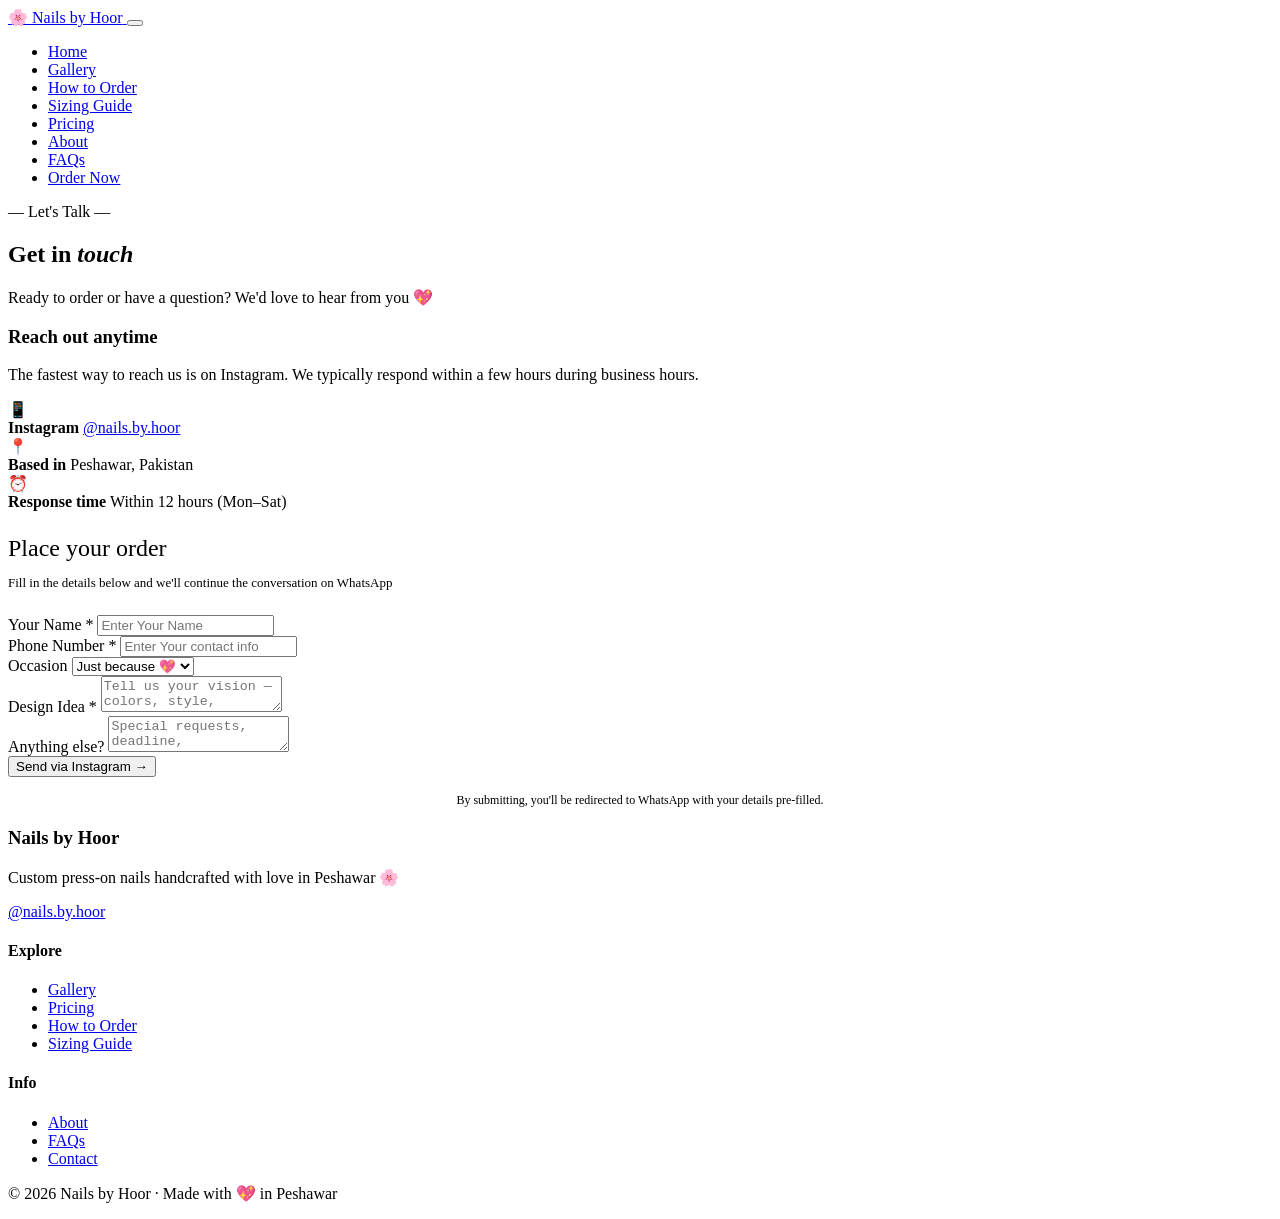
==== contact.html @ 09374240 "Create contact.html" ====
<!DOCTYPE html>
<html lang="en">

<head>
  <meta charset="UTF-8" />
  <meta name="viewport" content="width=device-width, initial-scale=1.0" />
  <title>Contact &amp; Order — Nails by Hoor</title>
  <link rel="preconnect" href="https://fonts.googleapis.com" />
  <link rel="preconnect" href="https://fonts.gstatic.com" crossorigin />
  <link
    href="https://fonts.googleapis.com/css2?family=Cormorant+Garamond:ital,wght@0,300;0,400;0,500;0,600;1,300;1,400;1,500&family=Italiana&family=Poppins:wght@300;400;500;600&display=swap"
    rel="stylesheet" />
  <link rel="stylesheet" href="css/style.css" />
</head>

<body>

  <nav class="navbar">
    <div class="nav-container">
      <a href="index.html" class="nav-logo">
        <span class="logo-mark">🌸</span>
        <span class="logo-text">Nails by Hoor</span>
      </a>
      <button class="nav-toggle" id="navToggle"><span></span><span></span><span></span></button>
      <ul class="nav-menu" id="navMenu">
        <li><a href="index.html">Home</a></li>
        <li><a href="gallery.html">Gallery</a></li>
        <li><a href="how-to-order.html">How to Order</a></li>
        <li><a href="sizing.html">Sizing Guide</a></li>
        <li><a href="pricing.html">Pricing</a></li>
        <li><a href="about.html">About</a></li>
        <li><a href="faq.html">FAQs</a></li>
        <li><a href="contact.html" class="nav-cta active">Order Now</a></li>
      </ul>
    </div>
  </nav>

  <section class="page-hero">
    <div class="container">
      <p class="section-eyebrow">— Let's Talk —</p>
      <h1>Get in <em>touch</em></h1>
      <p>Ready to order or have a question? We'd love to hear from you 💖</p>
    </div>
  </section>

  <section class="page-section">
    <div class="container">
      <div class="contact-grid">

        <!-- Contact info -->
        <div class="contact-info">
          <h3>Reach out anytime</h3>
          <p>The fastest way to reach us is on Instagram. We typically respond within a few hours during business hours.
          </p>

          <div class="contact-method">
            <div class="contact-icon">📱</div>
            <div>
              <strong>Instagram</strong>
              <a href="https://instagram.com/nails.by.hoor" target="_blank">@nails.by.hoor</a>
            </div>
          </div>



          <div class="contact-method">
            <div class="contact-icon">📍</div>
            <div>
              <strong>Based in</strong>
              <span>Peshawar, Pakistan</span>
            </div>
          </div>

          <div class="contact-method">
            <div class="contact-icon">⏰</div>
            <div>
              <strong>Response time</strong>
              <span>Within 12 hours (Mon–Sat)</span>
            </div>
          </div>
        </div>

        <!-- Contact form -->
        <form class="contact-form" id="contactForm">
          <h3
            style="font-family: var(--font-heading); font-size: 24px; color: var(--burgundy); font-weight: 500; margin-bottom: 0.5rem;">
            Place your order</h3>
          <p style="font-size: 13px; color: var(--gray-warm); margin-bottom: 1.5rem;">Fill in the details below and
            we'll continue the conversation on WhatsApp</p>

          <div class="form-group">
            <label for="cName">Your Name *</label>
            <input type="text" id="cName" required placeholder="Enter Your Name" />
          </div>

          <div class="form-group">
            <label for="cPhone">Phone Number *</label>
            <input type="tel" id="cPhone" required placeholder="Enter Your contact info" />
          </div>

          <div class="form-group">
            <label for="cOccasion">Occasion</label>
            <select id="cOccasion">
              <option value="Just because">Just because 💖</option>
              <option value="Wedding/Bridal">Wedding / Bridal</option>
              <option value="Eid">Eid</option>
              <option value="Birthday">Birthday</option>
              <option value="Party/Event">Party / Event</option>
              <option value="Engagement">Engagement</option>
              <option value="Other">Other</option>
            </select>
          </div>

          <div class="form-group">
            <label for="cDesign">Design Idea *</label>
            <textarea id="cDesign" required
              placeholder="Tell us your vision — colors, style, inspiration..."></textarea>
          </div>

          <div class="form-group">
            <label for="cMessage">Anything else?</label>
            <textarea id="cMessage" placeholder="Special requests, deadline, questions..."></textarea>
          </div>

          <button type="submit" class="btn btn-primary">Send via Instagram →</button>

          <p style="font-size: 12px; color: var(--gray-warm); margin-top: 1rem; text-align: center;">By submitting,
            you'll be redirected to WhatsApp with your details pre-filled.</p>
        </form>

      </div>
    </div>
  </section>

  <footer class="footer">
    <div class="container">
      <div class="footer-grid">
        <div class="footer-brand">
          <h3>Nails by Hoor</h3>
          <p>Custom press-on nails handcrafted with love in Peshawar 🌸</p>
          <div class="footer-social">
            <a href="https://instagram.com/nails.by.hoor" target="_blank">@nails.by.hoor</a>
          </div>
        </div>
        <div class="footer-links">
          <h4>Explore</h4>
          <ul>
            <li><a href="gallery.html">Gallery</a></li>
            <li><a href="pricing.html">Pricing</a></li>
            <li><a href="how-to-order.html">How to Order</a></li>
            <li><a href="sizing.html">Sizing Guide</a></li>
          </ul>
        </div>
        <div class="footer-links">
          <h4>Info</h4>
          <ul>
            <li><a href="about.html">About</a></li>
            <li><a href="faq.html">FAQs</a></li>
            <li><a href="contact.html">Contact</a></li>
          </ul>
        </div>
      </div>
      <div class="footer-bottom">
        <p>© 2026 Nails by Hoor · Made with 💖 in Peshawar</p>
      </div>
    </div>
  </footer>

  <script src="js/main.js"></script>
</body>

</html>
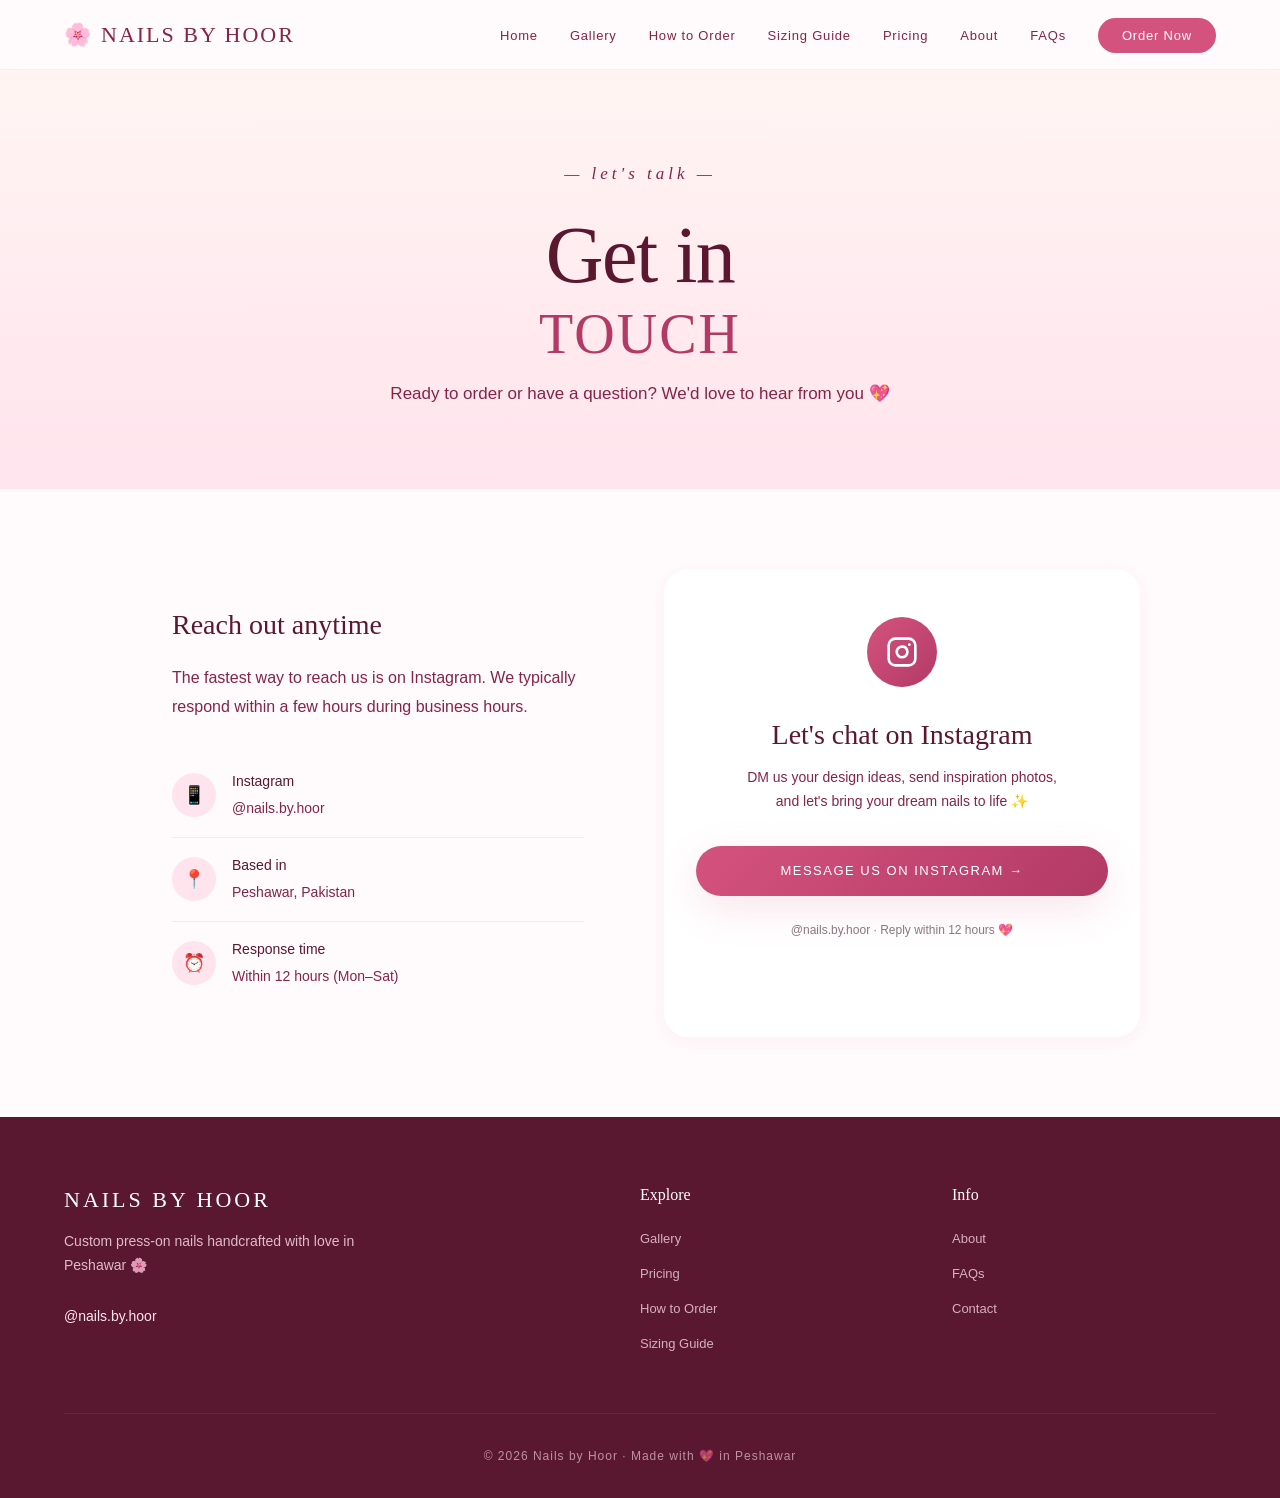
==== commit 44e1d73f: "Update contact.html" ====
--- a/contact.html
+++ b/contact.html
@@ -80,53 +80,34 @@
           </div>
         </div>
 
-        <!-- Contact form -->
-        <form class="contact-form" id="contactForm">
-          <h3
-            style="font-family: var(--font-heading); font-size: 24px; color: var(--burgundy); font-weight: 500; margin-bottom: 0.5rem;">
-            Place your order</h3>
-          <p style="font-size: 13px; color: var(--gray-warm); margin-bottom: 1.5rem;">Fill in the details below and
-            we'll continue the conversation on WhatsApp</p>
-
-          <div class="form-group">
-            <label for="cName">Your Name *</label>
-            <input type="text" id="cName" required placeholder="Enter Your Name" />
+      <!-- Instagram CTA Card -->
+        <div class="contact-form" style="text-align: center; padding: 3rem 2rem;">
+          <div
+            style="width: 70px; height: 70px; margin: 0 auto 1.5rem; background: linear-gradient(135deg, var(--rose) 0%, var(--rose-deep) 100%); border-radius: 50%; display: flex; align-items: center; justify-content: center;">
+            <svg width="32" height="32" viewBox="0 0 24 24" fill="none" stroke="white" stroke-width="2"
+              stroke-linecap="round" stroke-linejoin="round">
+              <rect x="2" y="2" width="20" height="20" rx="5" />
+              <path d="M16 11.37A4 4 0 1112.63 8 4 4 0 0116 11.37z" />
+              <line x1="17.5" y1="6.5" x2="17.51" y2="6.5" />
+            </svg>
           </div>
 
-          <div class="form-group">
-            <label for="cPhone">Phone Number *</label>
-            <input type="tel" id="cPhone" required placeholder="Enter Your contact info" />
-          </div>
+          <h3
+            style="font-family: var(--font-heading); font-size: 28px; color: var(--burgundy); font-weight: 500; margin-bottom: 0.5rem;">
+            Let's chat on Instagram</h3>
 
-          <div class="form-group">
-            <label for="cOccasion">Occasion</label>
-            <select id="cOccasion">
-              <option value="Just because">Just because 💖</option>
-              <option value="Wedding/Bridal">Wedding / Bridal</option>
-              <option value="Eid">Eid</option>
-              <option value="Birthday">Birthday</option>
-              <option value="Party/Event">Party / Event</option>
-              <option value="Engagement">Engagement</option>
-              <option value="Other">Other</option>
-            </select>
-          </div>
+          <p
+            style="font-size: 14px; color: var(--mauve); margin-bottom: 2rem; max-width: 320px; margin-left: auto; margin-right: auto; line-height: 1.7;">
+            DM us your design ideas, send inspiration photos, and let's bring your dream nails to life ✨</p>
 
-          <div class="form-group">
-            <label for="cDesign">Design Idea *</label>
-            <textarea id="cDesign" required
-              placeholder="Tell us your vision — colors, style, inspiration..."></textarea>
-          </div>
+          <a href="https://instagram.com/nails.by.hoor" target="_blank" class="btn btn-primary"
+            style="display: inline-block; padding: 14px 36px; font-size: 13px;">
+            Message us on Instagram →
+          </a>
 
-          <div class="form-group">
-            <label for="cMessage">Anything else?</label>
-            <textarea id="cMessage" placeholder="Special requests, deadline, questions..."></textarea>
-          </div>
-
-          <button type="submit" class="btn btn-primary">Send via Instagram →</button>
-
-          <p style="font-size: 12px; color: var(--gray-warm); margin-top: 1rem; text-align: center;">By submitting,
-            you'll be redirected to WhatsApp with your details pre-filled.</p>
-        </form>
+          <p style="font-size: 12px; color: var(--gray-warm); margin-top: 1.5rem;">@nails.by.hoor · Reply within 12
+            hours 💖</p>
+        </div>
 
       </div>
     </div>
@@ -169,4 +150,4 @@
   <script src="js/main.js"></script>
 </body>
 
-</html>+</html>
--- a/css/style.css
+++ b/css/style.css
@@ -0,0 +1,1557 @@
+/* ============================================
+   NAILS BY HOOR — Public Website Styles
+   Soft & Dreamy Pink Aesthetic
+   ============================================ */
+
+/* ---- Reset & Base ---- */
+* {
+  margin: 0;
+  padding: 0;
+  box-sizing: border-box;
+}
+
+:root {
+  /* Pink palette */
+  --petal: #FFE4ED;
+  --blush: #F5C4D1;
+  --rose-light: #FFB8CC;
+  --rose: #D4537E;
+  --rose-deep: #B23A65;
+  --mauve: #842447;
+  --burgundy: #5A1730;
+
+  /* Neutrals */
+  --cream: #FFFBFC;
+  --ivory: #FFF7F4;
+  --soft-white: #FFFFFF;
+  --gold: #D4AF8C;
+  --gold-deep: #B58E6E;
+  --gray-warm: #8A7782;
+  --gray-soft: #C9BAC2;
+
+
+  /* Typography */
+  --font-heading: 'Cormorant Garamond', Georgia, serif;
+  --font-italic: 'Italiana', Georgia, serif;
+  --font-display: 'Italiana', Georgia, serif;
+  --font-body: 'Poppins', -apple-system, sans-serif;
+
+  /* Shadows */
+  --shadow-soft: 0 4px 20px rgba(212, 83, 126, 0.08);
+  --shadow-medium: 0 12px 40px rgba(212, 83, 126, 0.15);
+  --shadow-deep: 0 20px 60px rgba(212, 83, 126, 0.22);
+
+  /* Transitions */
+  --transition: 0.4s cubic-bezier(0.4, 0, 0.2, 1);
+  --bounce: 0.5s cubic-bezier(0.34, 1.56, 0.64, 1);
+}
+
+html {
+  scroll-behavior: smooth;
+}
+
+body {
+  font-family: var(--font-body);
+  background: var(--cream);
+  color: var(--mauve);
+  line-height: 1.7;
+  overflow-x: hidden;
+  font-weight: 300;
+}
+
+a {
+  text-decoration: none;
+  color: inherit;
+}
+
+ul {
+  list-style: none;
+}
+
+img {
+  max-width: 100%;
+  height: auto;
+  display: block;
+}
+
+.container {
+  max-width: 1200px;
+  margin: 0 auto;
+  padding: 0 1.5rem;
+}
+
+/* ---- BUTTONS ---- */
+.btn {
+  display: inline-block;
+  padding: 14px 32px;
+  font-family: var(--font-body);
+  font-size: 13px;
+  font-weight: 500;
+  letter-spacing: 1.5px;
+  text-transform: uppercase;
+  border-radius: 100px;
+  cursor: pointer;
+  transition: var(--transition);
+  border: none;
+  text-align: center;
+}
+
+.btn-primary {
+  background: linear-gradient(135deg, var(--rose) 0%, var(--rose-deep) 100%);
+  color: var(--soft-white);
+  box-shadow: var(--shadow-medium);
+}
+
+.btn-primary:hover {
+  transform: translateY(-2px);
+  box-shadow: var(--shadow-deep);
+}
+
+.btn-outline {
+  background: transparent;
+  color: var(--rose-deep);
+  border: 1.5px solid var(--rose);
+}
+
+.btn-outline:hover {
+  background: var(--rose);
+  color: var(--soft-white);
+  transform: translateY(-2px);
+}
+
+/* ---- NAVIGATION ---- */
+.navbar {
+  position: fixed;
+  top: 0;
+  left: 0;
+  right: 0;
+  z-index: 100;
+  background: rgba(255, 251, 252, 0.85);
+  backdrop-filter: blur(20px);
+  -webkit-backdrop-filter: blur(20px);
+  padding: 1rem 0;
+  border-bottom: 1px solid rgba(212, 83, 126, 0.08);
+  transition: var(--transition);
+}
+
+.nav-container {
+  max-width: 1200px;
+  margin: 0 auto;
+  padding: 0 1.5rem;
+  display: flex;
+  justify-content: space-between;
+  align-items: center;
+}
+
+.nav-logo {
+  display: flex;
+  align-items: center;
+  gap: 8px;
+  font-family: var(--font-display);
+  font-size: 22px;
+  font-weight: 400;
+  color: var(--mauve);
+  letter-spacing: 2px;
+  text-transform: uppercase;
+}
+
+.logo-mark {
+  font-size: 22px;
+  display: inline-block;
+  animation: gentle-spin 8s ease-in-out infinite;
+}
+
+@keyframes gentle-spin {
+
+  0%,
+  100% {
+    transform: rotate(-5deg);
+  }
+
+  50% {
+    transform: rotate(5deg);
+  }
+}
+
+.nav-menu {
+  display: flex;
+  gap: 2rem;
+  align-items: center;
+}
+
+.nav-menu a {
+  font-size: 13px;
+  font-weight: 400;
+  color: var(--mauve);
+  letter-spacing: 0.8px;
+  position: relative;
+  transition: var(--transition);
+}
+
+.nav-menu a:not(.nav-cta)::after {
+  content: '';
+  position: absolute;
+  left: 0;
+  bottom: -4px;
+  width: 0;
+  height: 1.5px;
+  background: var(--rose);
+  transition: width var(--transition);
+}
+
+.nav-menu a:hover::after,
+.nav-menu a.active::after {
+  width: 100%;
+}
+
+.nav-menu a:hover {
+  color: var(--rose-deep);
+}
+
+.nav-cta {
+  background: var(--rose);
+  color: var(--soft-white) !important;
+  padding: 10px 24px;
+  border-radius: 100px;
+  letter-spacing: 1px;
+}
+
+.nav-cta:hover {
+  background: var(--rose-deep);
+  transform: translateY(-1px);
+}
+
+.nav-toggle {
+  display: none;
+  flex-direction: column;
+  gap: 5px;
+  background: none;
+  border: none;
+  cursor: pointer;
+  padding: 8px;
+}
+
+.nav-toggle span {
+  width: 24px;
+  height: 1.5px;
+  background: var(--mauve);
+  transition: var(--transition);
+}
+
+/* ---- HERO ---- */
+.hero {
+  min-height: 100vh;
+  display: flex;
+  align-items: center;
+  justify-content: center;
+  position: relative;
+  background: linear-gradient(180deg, var(--ivory) 0%, var(--petal) 50%, var(--blush) 100%);
+  padding: 120px 1.5rem 80px;
+  overflow: hidden;
+}
+
+.hero-petals {
+  position: absolute;
+  inset: 0;
+  pointer-events: none;
+  overflow: hidden;
+}
+
+.petal {
+  position: absolute;
+  font-size: 40px;
+  color: var(--rose-light);
+  opacity: 0.4;
+  animation: float-petal 12s ease-in-out infinite;
+}
+
+.petal.p1 {
+  top: 10%;
+  left: 10%;
+  animation-delay: 0s;
+  font-size: 30px;
+}
+
+.petal.p2 {
+  top: 25%;
+  right: 15%;
+  animation-delay: 2s;
+  font-size: 50px;
+  color: var(--blush);
+}
+
+.petal.p3 {
+  bottom: 20%;
+  left: 8%;
+  animation-delay: 4s;
+  font-size: 35px;
+}
+
+.petal.p4 {
+  bottom: 30%;
+  right: 10%;
+  animation-delay: 6s;
+  font-size: 45px;
+  color: var(--rose-light);
+}
+
+.petal.p5 {
+  top: 60%;
+  left: 50%;
+  animation-delay: 8s;
+  font-size: 25px;
+  opacity: 0.3;
+}
+
+@keyframes float-petal {
+
+  0%,
+  100% {
+    transform: translateY(0) rotate(0deg);
+  }
+
+  25% {
+    transform: translateY(-30px) rotate(15deg);
+  }
+
+  50% {
+    transform: translateY(-15px) rotate(-10deg);
+  }
+
+  75% {
+    transform: translateY(-40px) rotate(20deg);
+  }
+}
+
+.hero-content {
+  text-align: center;
+  position: relative;
+  z-index: 2;
+  max-width: 800px;
+}
+
+.hero-tagline {
+  font-family: var(--font-italic);
+  font-style: italic;
+  font-size: 17px;
+  color: var(--rose-deep);
+  letter-spacing: 3px;
+  margin-bottom: 1.5rem;
+  font-weight: 400;
+}
+
+.hero-title {
+  font-family: var(--font-heading);
+  font-size: clamp(48px, 9vw, 96px);
+  font-weight: 300;
+  line-height: 1.05;
+  margin-bottom: 2rem;
+  color: var(--burgundy);
+  letter-spacing: -1px;
+}
+
+.hero-line-1,
+.hero-line-2 {
+  display: block;
+}
+
+.hero-line-1 {
+  font-weight: 300;
+  letter-spacing: -1px;
+}
+
+.hero-line-2 em {
+  font-family: var(--font-display);
+  font-style: normal;
+  font-weight: 400;
+  color: var(--rose-deep);
+  letter-spacing: 2px;
+  text-transform: uppercase;
+  font-size: 0.85em;
+  display: block;
+  margin-top: 0.5rem;
+}
+
+.hero-subtitle {
+  font-size: 17px;
+  line-height: 1.8;
+  color: var(--mauve);
+  margin-bottom: 2.5rem;
+  font-weight: 300;
+}
+
+.hero-cta {
+  display: flex;
+  gap: 1rem;
+  justify-content: center;
+  flex-wrap: wrap;
+}
+
+/* ---- ANIMATIONS ---- */
+.fade-in {
+  opacity: 0;
+  transform: translateY(20px);
+  animation: fadeInUp 1s ease-out forwards;
+}
+
+.delay-1 {
+  animation-delay: 0.2s;
+}
+
+.delay-2 {
+  animation-delay: 0.4s;
+}
+
+.delay-3 {
+  animation-delay: 0.6s;
+}
+
+.delay-4 {
+  animation-delay: 0.8s;
+}
+
+@keyframes fadeInUp {
+  to {
+    opacity: 1;
+    transform: translateY(0);
+  }
+}
+
+/* ---- INTRO STRIP ---- */
+.intro-strip {
+  padding: 6rem 0;
+  background: var(--soft-white);
+}
+
+.strip-grid {
+  display: grid;
+  grid-template-columns: repeat(auto-fit, minmax(220px, 1fr));
+  gap: 2.5rem;
+  text-align: center;
+}
+
+.strip-item {
+  padding: 1rem;
+}
+
+.strip-icon {
+  font-size: 36px;
+  margin-bottom: 1rem;
+  display: inline-block;
+  animation: gentle-bob 3s ease-in-out infinite;
+}
+
+.strip-item:nth-child(2) .strip-icon {
+  animation-delay: 0.5s;
+}
+
+.strip-item:nth-child(3) .strip-icon {
+  animation-delay: 1s;
+}
+
+.strip-item:nth-child(4) .strip-icon {
+  animation-delay: 1.5s;
+}
+
+@keyframes gentle-bob {
+
+  0%,
+  100% {
+    transform: translateY(0);
+  }
+
+  50% {
+    transform: translateY(-8px);
+  }
+}
+
+.strip-item h3 {
+  font-family: var(--font-heading);
+  font-size: 18px;
+  font-weight: 500;
+  color: var(--burgundy);
+  margin-bottom: 0.5rem;
+}
+
+.strip-item p {
+  font-size: 13px;
+  color: var(--gray-warm);
+  line-height: 1.6;
+}
+
+/* ---- SECTION HEADER ---- */
+.section-header {
+  text-align: center;
+  margin-bottom: 4rem;
+}
+
+.section-eyebrow {
+  font-family: var(--font-italic);
+  font-style: italic;
+  font-size: 16px;
+  color: var(--rose);
+  letter-spacing: 4px;
+  margin-bottom: 1rem;
+  text-transform: lowercase;
+}
+
+.section-title {
+  font-family: var(--font-heading);
+  font-size: clamp(32px, 5vw, 56px);
+  font-weight: 300;
+  color: var(--burgundy);
+  margin-bottom: 1rem;
+  letter-spacing: -1.5px;
+  line-height: 1.1;
+}
+
+.section-subtitle {
+  font-size: 16px;
+  color: var(--gray-warm);
+  font-weight: 300;
+}
+
+.section-cta {
+  text-align: center;
+  margin-top: 3rem;
+}
+
+/* ---- FEATURED SECTION ---- */
+.featured-section {
+  padding: 6rem 0;
+  background: linear-gradient(180deg, var(--cream), var(--ivory));
+}
+
+.featured-grid {
+  display: grid;
+  grid-template-columns: repeat(3, 1fr);
+  grid-template-rows: 280px 280px;
+  gap: 1.25rem;
+}
+
+.featured-item {
+  position: relative;
+  border-radius: 24px;
+  overflow: hidden;
+  cursor: pointer;
+  box-shadow: var(--shadow-soft);
+  transition: var(--transition);
+}
+
+.featured-item:hover {
+  transform: translateY(-6px);
+  box-shadow: var(--shadow-deep);
+}
+
+.featured-item.large {
+  grid-column: span 2;
+  grid-row: span 2;
+}
+
+.featured-img {
+  width: 100%;
+  height: 100%;
+  background-size: cover;
+  background-position: center;
+  transition: transform 0.8s ease;
+}
+
+.featured-item:hover .featured-img {
+  transform: scale(1.05);
+}
+
+.placeholder-img {
+  background: linear-gradient(135deg, var(--petal), var(--blush));
+  display: flex;
+  align-items: center;
+  justify-content: center;
+  color: var(--rose-deep);
+  font-family: var(--font-italic);
+  font-style: italic;
+  font-size: 16px;
+  text-align: center;
+  padding: 2rem;
+}
+
+.featured-overlay {
+  position: absolute;
+  bottom: 0;
+  left: 0;
+  right: 0;
+  padding: 2rem 1.5rem 1.5rem;
+  background: linear-gradient(180deg, transparent, rgba(90, 23, 48, 0.85));
+  color: var(--soft-white);
+  transform: translateY(100%);
+  transition: transform var(--transition);
+}
+
+.featured-item:hover .featured-overlay {
+  transform: translateY(0);
+}
+
+.featured-category {
+  font-family: var(--font-italic);
+  font-style: italic;
+  font-size: 13px;
+  letter-spacing: 2px;
+  opacity: 0.9;
+  margin-bottom: 4px;
+}
+
+.featured-name {
+  font-family: var(--font-heading);
+  font-size: 22px;
+  font-weight: 500;
+}
+
+/* ---- HOW SECTION ---- */
+.how-section {
+  padding: 6rem 0;
+  background: var(--soft-white);
+}
+
+.steps-grid {
+  display: grid;
+  grid-template-columns: repeat(auto-fit, minmax(220px, 1fr));
+  gap: 2rem;
+  position: relative;
+}
+
+.step-card {
+  background: var(--ivory);
+  padding: 2.5rem 1.75rem;
+  border-radius: 24px;
+  text-align: center;
+  position: relative;
+  transition: var(--transition);
+  border: 1px solid var(--petal);
+}
+
+.step-card:hover {
+  transform: translateY(-6px);
+  box-shadow: var(--shadow-medium);
+  background: var(--soft-white);
+}
+
+.step-number {
+  font-family: var(--font-heading);
+  font-size: 48px;
+  font-weight: 500;
+  color: var(--rose-light);
+  margin-bottom: 1rem;
+  line-height: 1;
+  font-style: italic;
+}
+
+.step-card h3 {
+  font-family: var(--font-heading);
+  font-size: 20px;
+  font-weight: 500;
+  color: var(--burgundy);
+  margin-bottom: 0.75rem;
+}
+
+.step-card p {
+  font-size: 14px;
+  color: var(--gray-warm);
+  line-height: 1.7;
+}
+
+/* ---- QUOTE SECTION ---- */
+.quote-section {
+  padding: 8rem 0;
+  background: linear-gradient(135deg, var(--petal) 0%, var(--blush) 100%);
+  position: relative;
+  overflow: hidden;
+}
+
+.quote-section::before {
+  content: '';
+  position: absolute;
+  top: -50%;
+  left: -10%;
+  width: 400px;
+  height: 400px;
+  background: var(--rose-light);
+  border-radius: 50%;
+  filter: blur(100px);
+  opacity: 0.4;
+}
+
+.quote-section::after {
+  content: '';
+  position: absolute;
+  bottom: -30%;
+  right: -5%;
+  width: 300px;
+  height: 300px;
+  background: var(--blush);
+  border-radius: 50%;
+  filter: blur(80px);
+  opacity: 0.5;
+}
+
+.quote-content {
+  text-align: center;
+  max-width: 700px;
+  margin: 0 auto;
+  position: relative;
+  z-index: 2;
+}
+
+.quote-mark {
+  font-family: var(--font-heading);
+  font-size: 100px;
+  color: var(--rose);
+  opacity: 0.3;
+  line-height: 1;
+  display: block;
+  margin-bottom: -1rem;
+}
+
+.quote-text {
+  font-family: var(--font-heading);
+  font-style: italic;
+  font-size: clamp(24px, 3.5vw, 36px);
+  font-weight: 300;
+  color: var(--burgundy);
+  line-height: 1.4;
+  margin-bottom: 1.5rem;
+  letter-spacing: -0.5px;
+}
+
+.quote-author {
+  font-family: var(--font-heading);
+  font-size: 16px;
+  color: var(--rose-deep);
+  letter-spacing: 2px;
+}
+
+/* ---- FINAL CTA ---- */
+.final-cta {
+  padding: 6rem 0;
+  background: var(--soft-white);
+}
+
+.cta-card {
+  background: linear-gradient(135deg, var(--burgundy) 0%, var(--mauve) 100%);
+  border-radius: 32px;
+  padding: 4rem 2rem;
+  text-align: center;
+  color: var(--soft-white);
+  position: relative;
+  overflow: hidden;
+}
+
+.cta-card::before {
+  content: '✿';
+  position: absolute;
+  top: 20px;
+  left: 30px;
+  font-size: 60px;
+  color: var(--rose-light);
+  opacity: 0.2;
+}
+
+.cta-card::after {
+  content: '❀';
+  position: absolute;
+  bottom: 20px;
+  right: 30px;
+  font-size: 80px;
+  color: var(--blush);
+  opacity: 0.15;
+}
+
+.cta-title {
+  font-family: var(--font-heading);
+  font-size: clamp(36px, 5vw, 56px);
+  font-weight: 300;
+  margin-bottom: 1rem;
+  letter-spacing: -1px;
+  line-height: 1.1;
+}
+
+.cta-text {
+  font-size: 16px;
+  margin-bottom: 2rem;
+  opacity: 0.9;
+  max-width: 500px;
+  margin-left: auto;
+  margin-right: auto;
+}
+
+.cta-card .btn-primary {
+  background: var(--soft-white);
+  color: var(--burgundy);
+}
+
+.cta-card .btn-primary:hover {
+  background: var(--petal);
+}
+
+.cta-card .btn-outline {
+  border-color: var(--soft-white);
+  color: var(--soft-white);
+}
+
+.cta-card .btn-outline:hover {
+  background: var(--soft-white);
+  color: var(--burgundy);
+}
+
+.cta-buttons {
+  display: flex;
+  gap: 1rem;
+  justify-content: center;
+  flex-wrap: wrap;
+}
+
+/* ---- FOOTER ---- */
+.footer {
+  background: var(--burgundy);
+  color: var(--petal);
+  padding: 4rem 0 2rem;
+}
+
+.footer-grid {
+  display: grid;
+  grid-template-columns: 2fr 1fr 1fr;
+  gap: 3rem;
+  margin-bottom: 3rem;
+}
+
+.footer-brand h3 {
+  font-family: var(--font-display);
+  font-size: 22px;
+  font-weight: 400;
+  color: var(--soft-white);
+  margin-bottom: 0.75rem;
+  letter-spacing: 3px;
+  text-transform: uppercase;
+}
+
+.footer-brand p {
+  font-size: 14px;
+  margin-bottom: 1.5rem;
+  opacity: 0.8;
+  max-width: 320px;
+}
+
+.footer-social a {
+  display: inline-flex;
+  align-items: center;
+  gap: 8px;
+  font-size: 14px;
+  color: var(--petal);
+  transition: var(--transition);
+}
+
+.footer-social a:hover {
+  color: var(--soft-white);
+}
+
+.footer-links h4 {
+  font-family: var(--font-heading);
+  font-size: 16px;
+  font-weight: 500;
+  color: var(--soft-white);
+  margin-bottom: 1rem;
+}
+
+.footer-links ul li {
+  margin-bottom: 8px;
+}
+
+.footer-links a {
+  font-size: 13px;
+  opacity: 0.75;
+  transition: var(--transition);
+}
+
+.footer-links a:hover {
+  opacity: 1;
+  color: var(--soft-white);
+}
+
+.footer-bottom {
+  text-align: center;
+  padding-top: 2rem;
+  border-top: 1px solid rgba(255, 228, 237, 0.1);
+  font-size: 12px;
+  opacity: 0.6;
+  letter-spacing: 1px;
+}
+
+/* ---- INNER PAGES SHARED STYLES ---- */
+.page-hero {
+  padding: 160px 0 80px;
+  text-align: center;
+  background: linear-gradient(180deg, var(--ivory) 0%, var(--petal) 100%);
+}
+
+.page-hero .section-eyebrow {
+  margin-bottom: 1.5rem;
+}
+
+.page-hero h1 {
+  font-family: var(--font-heading);
+  font-size: clamp(48px, 7vw, 80px);
+  font-weight: 300;
+  color: var(--burgundy);
+  margin-bottom: 1rem;
+  line-height: 1.05;
+  letter-spacing: -1.5px;
+}
+
+.page-hero h1 em {
+  font-family: var(--font-display);
+  font-style: normal;
+  color: var(--rose-deep);
+  letter-spacing: 2px;
+  text-transform: uppercase;
+  font-size: 0.7em;
+  display: block;
+  margin-top: 0.5rem;
+  font-weight: 400;
+}
+
+.page-hero p {
+  font-size: 17px;
+  color: var(--mauve);
+  max-width: 600px;
+  margin: 0 auto;
+  font-weight: 300;
+}
+
+.page-section {
+  padding: 5rem 0;
+}
+
+/* ---- GALLERY PAGE ---- */
+.gallery-filters {
+  display: flex;
+  gap: 1rem;
+  justify-content: center;
+  flex-wrap: wrap;
+  margin-bottom: 3rem;
+}
+
+.filter-btn {
+  background: var(--soft-white);
+  border: 1px solid var(--petal);
+  padding: 8px 22px;
+  border-radius: 100px;
+  font-family: var(--font-body);
+  font-size: 13px;
+  color: var(--mauve);
+  cursor: pointer;
+  letter-spacing: 0.5px;
+  transition: var(--transition);
+}
+
+.filter-btn:hover,
+.filter-btn.active {
+  background: var(--rose);
+  color: var(--soft-white);
+  border-color: var(--rose);
+}
+
+.gallery-grid {
+  display: grid;
+  grid-template-columns: repeat(auto-fill, minmax(260px, 1fr));
+  gap: 1.5rem;
+}
+
+.gallery-item {
+  border-radius: 20px;
+  overflow: hidden;
+  background: var(--soft-white);
+  box-shadow: var(--shadow-soft);
+  transition: var(--transition);
+  cursor: pointer;
+}
+
+.gallery-item:hover {
+  transform: translateY(-6px);
+  box-shadow: var(--shadow-medium);
+}
+
+.gallery-img {
+  height: 280px;
+  background-size: cover;
+  background-position: center;
+  position: relative;
+}
+
+.gallery-info {
+  padding: 1.25rem 1.5rem;
+}
+
+.gallery-cat {
+  font-family: var(--font-italic);
+  font-style: italic;
+  font-size: 12px;
+  letter-spacing: 2px;
+  color: var(--rose);
+  margin-bottom: 4px;
+}
+
+.gallery-name {
+  font-family: var(--font-heading);
+  font-size: 17px;
+  color: var(--burgundy);
+  font-weight: 500;
+}
+
+/* ---- HOW TO ORDER PAGE ---- */
+.process-step {
+  display: grid;
+  grid-template-columns: 80px 1fr;
+  gap: 2rem;
+  margin-bottom: 3rem;
+  align-items: start;
+}
+
+.process-num {
+  font-family: var(--font-heading);
+  font-size: 64px;
+  color: var(--rose-light);
+  font-style: italic;
+  font-weight: 500;
+  line-height: 1;
+}
+
+.process-content h3 {
+  font-family: var(--font-heading);
+  font-size: 26px;
+  color: var(--burgundy);
+  font-weight: 500;
+  margin-bottom: 0.75rem;
+}
+
+.process-content p {
+  color: var(--mauve);
+  font-size: 15px;
+  line-height: 1.8;
+}
+
+.process-content ul {
+  margin-top: 0.75rem;
+  padding-left: 1rem;
+}
+
+.process-content ul li {
+  font-size: 14px;
+  color: var(--gray-warm);
+  margin-bottom: 6px;
+  position: relative;
+  padding-left: 1.25rem;
+}
+
+.process-content ul li::before {
+  content: '✿';
+  position: absolute;
+  left: 0;
+  color: var(--rose-light);
+}
+
+/* ---- PRICING PAGE ---- */
+.pricing-grid {
+  display: grid;
+  grid-template-columns: repeat(auto-fit, minmax(260px, 1fr));
+  gap: 2rem;
+  max-width: 1000px;
+  margin: 0 auto;
+}
+
+.pricing-card {
+  background: var(--soft-white);
+  border-radius: 24px;
+  padding: 2.5rem 2rem;
+  text-align: center;
+  border: 1px solid var(--petal);
+  transition: var(--transition);
+  position: relative;
+}
+
+.pricing-card.featured {
+  background: linear-gradient(135deg, var(--rose) 0%, var(--rose-deep) 100%);
+  color: var(--soft-white);
+  transform: scale(1.05);
+}
+
+.pricing-card.featured .pricing-tier,
+.pricing-card.featured .pricing-amount,
+.pricing-card.featured .pricing-features li {
+  color: var(--soft-white);
+}
+
+.pricing-card:hover {
+  transform: translateY(-6px);
+  box-shadow: var(--shadow-medium);
+}
+
+.pricing-card.featured:hover {
+  transform: translateY(-6px) scale(1.05);
+}
+
+.pricing-tier {
+  font-family: var(--font-italic);
+  font-style: italic;
+  font-size: 14px;
+  letter-spacing: 3px;
+  color: var(--rose);
+  text-transform: uppercase;
+  margin-bottom: 1rem;
+}
+
+.pricing-amount {
+  font-family: var(--font-heading);
+  font-size: 42px;
+  color: var(--burgundy);
+  font-weight: 300;
+  margin-bottom: 1.5rem;
+  letter-spacing: -1px;
+}
+
+.pricing-amount span {
+  font-size: 14px;
+  font-family: var(--font-body);
+  font-weight: 400;
+  display: block;
+  margin-top: 4px;
+  opacity: 0.7;
+}
+
+.pricing-features {
+  margin-bottom: 2rem;
+  text-align: left;
+}
+
+.pricing-features li {
+  font-size: 14px;
+  color: var(--mauve);
+  padding: 8px 0;
+  border-bottom: 1px solid var(--petal);
+  position: relative;
+  padding-left: 1.5rem;
+}
+
+.pricing-features li::before {
+  content: '✓';
+  position: absolute;
+  left: 0;
+  color: var(--rose);
+  font-weight: 600;
+}
+
+.pricing-card.featured .pricing-features li {
+  border-bottom-color: rgba(255, 255, 255, 0.2);
+}
+
+.pricing-card.featured .pricing-features li::before {
+  color: var(--soft-white);
+}
+
+/* ---- SIZING GUIDE ---- */
+.sizing-card {
+  background: var(--soft-white);
+  border-radius: 24px;
+  padding: 3rem;
+  box-shadow: var(--shadow-soft);
+  margin-bottom: 2rem;
+}
+
+.sizing-card h3 {
+  font-family: var(--font-heading);
+  font-size: 24px;
+  color: var(--burgundy);
+  margin-bottom: 1rem;
+  font-weight: 500;
+}
+
+.sizing-card p {
+  color: var(--mauve);
+  margin-bottom: 1rem;
+  line-height: 1.8;
+}
+
+.size-table {
+  width: 100%;
+  border-collapse: collapse;
+  margin-top: 1.5rem;
+}
+
+.size-table th,
+.size-table td {
+  padding: 12px 16px;
+  text-align: left;
+  border-bottom: 1px solid var(--petal);
+}
+
+.size-table th {
+  background: var(--petal);
+  font-family: var(--font-heading);
+  font-weight: 500;
+  color: var(--burgundy);
+  font-size: 14px;
+}
+
+.size-table td {
+  font-size: 14px;
+  color: var(--mauve);
+}
+
+.size-table tr:last-child td {
+  border-bottom: none;
+}
+
+/* ---- FAQ PAGE ---- */
+.faq-list {
+  max-width: 800px;
+  margin: 0 auto;
+}
+
+.faq-item {
+  background: var(--soft-white);
+  border-radius: 16px;
+  margin-bottom: 1rem;
+  border: 1px solid var(--petal);
+  overflow: hidden;
+  transition: var(--transition);
+}
+
+.faq-item:hover {
+  border-color: var(--rose-light);
+  box-shadow: var(--shadow-soft);
+}
+
+.faq-question {
+  padding: 1.5rem 2rem;
+  cursor: pointer;
+  display: flex;
+  justify-content: space-between;
+  align-items: center;
+  font-family: var(--font-heading);
+  font-size: 17px;
+  font-weight: 500;
+  color: var(--burgundy);
+  transition: var(--transition);
+  user-select: none;
+}
+
+.faq-question:hover {
+  color: var(--rose-deep);
+}
+
+.faq-toggle {
+  font-size: 24px;
+  color: var(--rose);
+  transition: transform var(--transition);
+  font-weight: 300;
+}
+
+.faq-item.active .faq-toggle {
+  transform: rotate(45deg);
+}
+
+.faq-answer {
+  max-height: 0;
+  overflow: hidden;
+  transition: max-height var(--transition), padding var(--transition);
+  padding: 0 2rem;
+}
+
+.faq-item.active .faq-answer {
+  max-height: 300px;
+  padding: 0 2rem 1.5rem;
+}
+
+.faq-answer p {
+  color: var(--mauve);
+  font-size: 14px;
+  line-height: 1.8;
+}
+
+/* ---- ABOUT PAGE ---- */
+.about-content {
+  max-width: 800px;
+  margin: 0 auto;
+  text-align: center;
+}
+
+.about-photo {
+  width: 200px;
+  height: 200px;
+  border-radius: 50%;
+  margin: 0 auto 2.5rem;
+  overflow: hidden;
+  background: linear-gradient(135deg, var(--petal), var(--blush));
+  display: flex;
+  align-items: center;
+  justify-content: center;
+  font-size: 60px;
+  border: 4px solid var(--soft-white);
+  box-shadow: var(--shadow-medium);
+}
+
+.about-text {
+  font-size: 17px;
+  line-height: 1.9;
+  color: var(--mauve);
+  margin-bottom: 1.5rem;
+  font-weight: 300;
+}
+
+.about-text em {
+  font-family: var(--font-italic);
+  font-style: italic;
+  color: var(--rose-deep);
+}
+
+.about-signature {
+  font-family: var(--font-italic);
+  font-style: italic;
+  font-size: 24px;
+  color: var(--rose-deep);
+  margin-top: 2rem;
+}
+
+/* ---- CONTACT PAGE ---- */
+.contact-grid {
+  display: grid;
+  grid-template-columns: 1fr 1fr;
+  gap: 3rem;
+  max-width: 1000px;
+  margin: 0 auto;
+}
+
+.contact-info {
+  padding: 2rem;
+}
+
+.contact-info h3 {
+  font-family: var(--font-heading);
+  font-size: 28px;
+  color: var(--burgundy);
+  font-weight: 500;
+  margin-bottom: 1rem;
+}
+
+.contact-info p {
+  color: var(--mauve);
+  margin-bottom: 2rem;
+  line-height: 1.8;
+}
+
+.contact-method {
+  display: flex;
+  align-items: center;
+  gap: 1rem;
+  padding: 1rem 0;
+  border-bottom: 1px solid var(--petal);
+}
+
+.contact-method:last-of-type {
+  border-bottom: none;
+}
+
+.contact-icon {
+  width: 44px;
+  height: 44px;
+  background: var(--petal);
+  border-radius: 50%;
+  display: flex;
+  align-items: center;
+  justify-content: center;
+  font-size: 18px;
+  flex-shrink: 0;
+}
+
+.contact-method strong {
+  display: block;
+  color: var(--burgundy);
+  font-weight: 500;
+  font-size: 14px;
+}
+
+.contact-method a,
+.contact-method span {
+  color: var(--mauve);
+  font-size: 14px;
+}
+
+.contact-form {
+  background: var(--soft-white);
+  border-radius: 24px;
+  padding: 2.5rem;
+  box-shadow: var(--shadow-soft);
+}
+
+.form-group {
+  margin-bottom: 1.25rem;
+}
+
+.form-group label {
+  display: block;
+  font-family: var(--font-body);
+  font-size: 12px;
+  color: var(--rose-deep);
+  margin-bottom: 6px;
+  letter-spacing: 1px;
+  text-transform: uppercase;
+  font-weight: 500;
+}
+
+.form-group input,
+.form-group select,
+.form-group textarea {
+  width: 100%;
+  padding: 12px 16px;
+  border: 1.5px solid var(--petal);
+  border-radius: 12px;
+  font-size: 14px;
+  font-family: var(--font-body);
+  background: var(--ivory);
+  color: var(--mauve);
+  transition: var(--transition);
+  outline: none;
+}
+
+.form-group input:focus,
+.form-group select:focus,
+.form-group textarea:focus {
+  border-color: var(--rose);
+  background: var(--soft-white);
+}
+
+.form-group textarea {
+  resize: vertical;
+  min-height: 100px;
+}
+
+.contact-form .btn {
+  width: 100%;
+}
+
+/* ---- RESPONSIVE ---- */
+@media (max-width: 900px) {
+  .featured-grid {
+    grid-template-columns: 1fr 1fr;
+    grid-template-rows: auto;
+  }
+
+  .featured-item.large {
+    grid-column: span 2;
+    grid-row: auto;
+    height: 320px;
+  }
+
+  .featured-item {
+    height: 240px;
+  }
+
+  .footer-grid {
+    grid-template-columns: 1fr 1fr;
+  }
+
+  .contact-grid {
+    grid-template-columns: 1fr;
+  }
+
+  .pricing-card.featured {
+    transform: none;
+  }
+
+  .pricing-card.featured:hover {
+    transform: translateY(-6px);
+  }
+}
+
+@media (max-width: 768px) {
+  .nav-toggle {
+    display: flex;
+  }
+
+  .nav-menu {
+    position: fixed;
+    top: 70px;
+    right: 0;
+    background: var(--soft-white);
+    flex-direction: column;
+    padding: 2rem;
+    gap: 1.25rem;
+    width: 100%;
+    max-width: 280px;
+    transform: translateX(100%);
+    transition: transform var(--transition);
+    box-shadow: var(--shadow-medium);
+    border-bottom-left-radius: 24px;
+    height: auto;
+    align-items: flex-start;
+  }
+
+  .nav-menu.open {
+    transform: translateX(0);
+  }
+
+  .nav-cta {
+    width: 100%;
+    text-align: center;
+  }
+
+  .featured-grid {
+    grid-template-columns: 1fr;
+  }
+
+  .featured-item.large {
+    grid-column: span 1;
+  }
+
+  .footer-grid {
+    grid-template-columns: 1fr;
+    gap: 2rem;
+    text-align: center;
+  }
+
+  .footer-brand p {
+    margin: 0 auto 1.5rem;
+  }
+
+  .process-step {
+    grid-template-columns: 1fr;
+    gap: 0.5rem;
+  }
+
+  .process-num {
+    font-size: 48px;
+  }
+
+  .sizing-card {
+    padding: 2rem 1.5rem;
+  }
+}
+
+@media (max-width: 480px) {
+  .hero-cta {
+    flex-direction: column;
+    align-items: stretch;
+  }
+
+  .hero-cta .btn {
+    width: 100%;
+  }
+
+  .container {
+    padding: 0 1rem;
+  }
+
+  .pricing-card {
+    padding: 2rem 1.5rem;
+  }
+
+  .contact-form {
+    padding: 2rem 1.5rem;
+  }
+}
